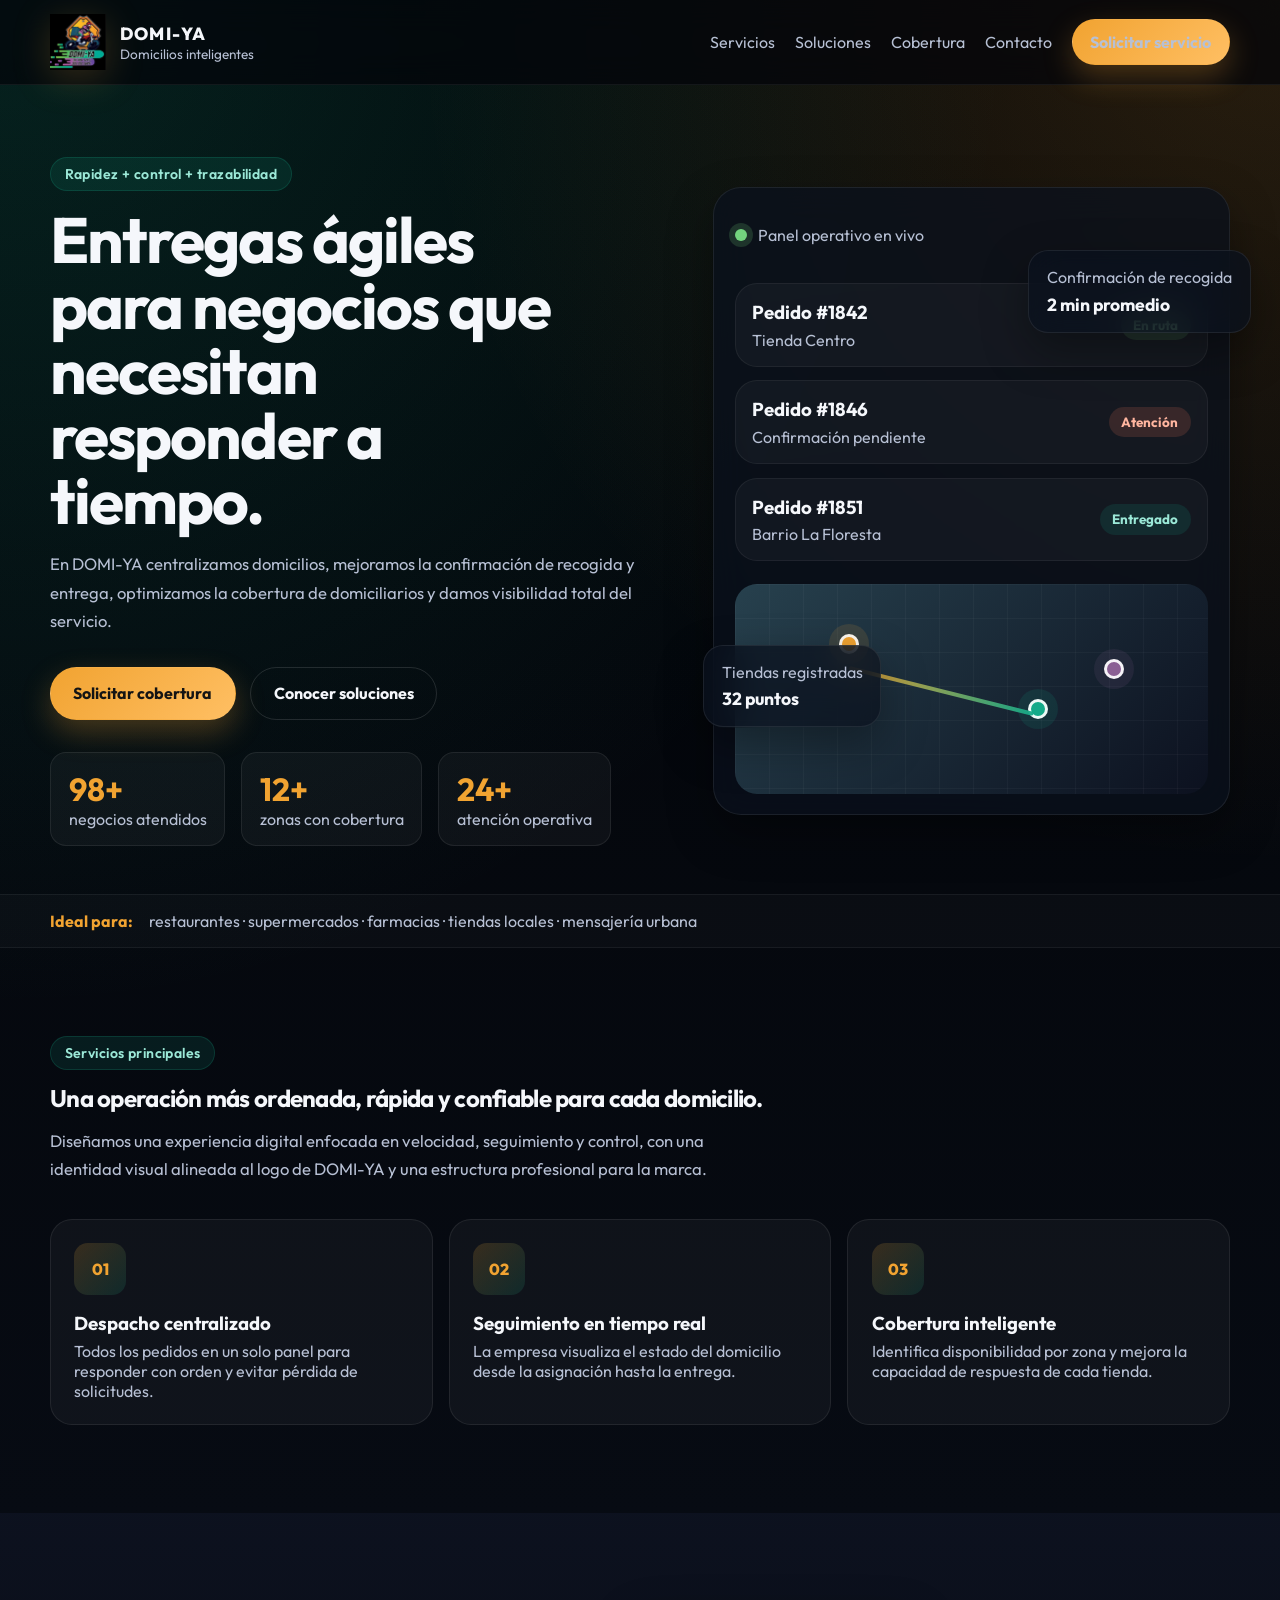
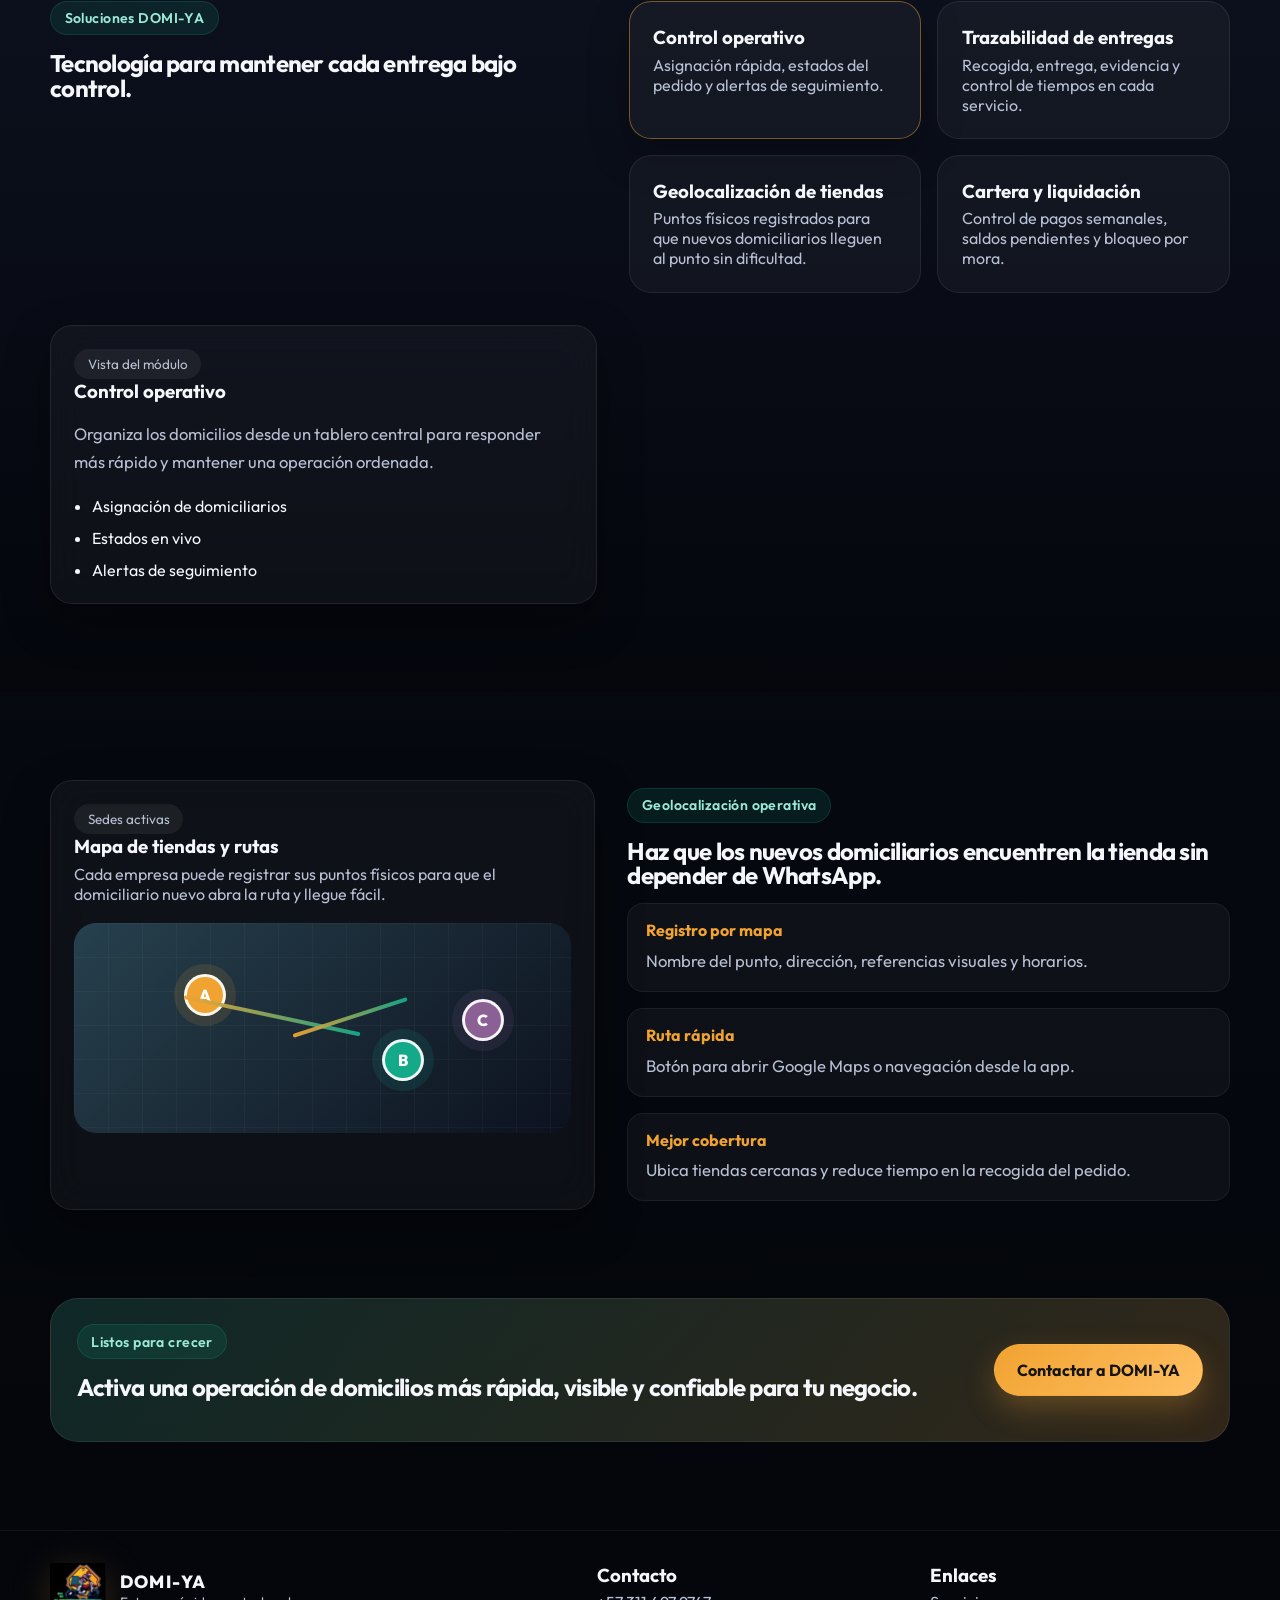
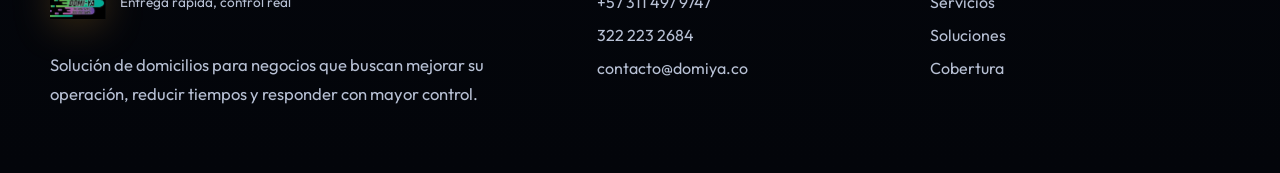
==== pagina_web/index.html @ 96b33b8d "carolina" ====
<!DOCTYPE html>
<html lang="es">
<head>
  <meta charset="UTF-8" />
  <meta name="viewport" content="width=device-width, initial-scale=1.0" />
  <meta name="description" content="DOMI-YA, solución de domicilios para negocios con control operativo, seguimiento en tiempo real y cobertura inteligente." />
  <title>DOMI-YA | Domicilios con control y velocidad</title>
  <link rel="preconnect" href="https://fonts.googleapis.com" />
  <link rel="preconnect" href="https://fonts.gstatic.com" crossorigin />
  <link href="https://fonts.googleapis.com/css2?family=Outfit:wght@300;400;500;600;700;800&display=swap" rel="stylesheet" />
  <link rel="stylesheet" href="style.css" />
</head>
<body>
  <div class="page-shell">
    <header class="site-header">
      <div class="container nav-wrap">
        <a href="#inicio" class="brand" aria-label="Ir al inicio">
          <img src="logo-domi-ya.png" alt="Logo DOMI-YA" class="brand__logo" />
          <div>
            <span class="brand__name">DOMI-YA</span>
            <span class="brand__tag">Domicilios inteligentes</span>
          </div>
        </a>

        <button class="nav-toggle" aria-label="Abrir menú" aria-expanded="false">
          <span></span>
          <span></span>
          <span></span>
        </button>

        <nav class="main-nav" id="mainNav">
          <a href="#servicios">Servicios</a>
          <a href="#modulos">Soluciones</a>
          <a href="#cobertura">Cobertura</a>
          <a href="#contacto">Contacto</a>
          <a href="#solicitud" class="btn btn--sm">Solicitar servicio</a>
        </nav>
      </div>
    </header>

    <main>
      <section class="hero" id="inicio">
        <div class="container hero__grid">
          <div class="hero__content reveal">
            <span class="eyebrow">Rapidez + control + trazabilidad</span>
            <h1>Entregas ágiles para negocios que necesitan responder a tiempo.</h1>
            <p class="hero__text">
              En DOMI-YA centralizamos domicilios, mejoramos la confirmación de recogida y entrega,
              optimizamos la cobertura de domiciliarios y damos visibilidad total del servicio.
            </p>

            <div class="hero__actions">
              <a href="#solicitud" class="btn">Solicitar cobertura</a>
              <a href="#modulos" class="btn btn--ghost">Conocer soluciones</a>
            </div>

            <div class="hero__stats">
              <article>
                <strong class="counter" data-target="98">0</strong>
                <span>negocios atendidos</span>
              </article>
              <article>
                <strong class="counter" data-target="12">0</strong>
                <span>zonas con cobertura</span>
              </article>
              <article>
                <strong class="counter" data-target="24">0</strong>
                <span>atención operativa</span>
              </article>
            </div>
          </div>

          <div class="hero__visual reveal">
            <div class="dashboard-card glass">
              <div class="dashboard-card__top">
                <span class="status-dot"></span>
                <p>Panel operativo en vivo</p>
              </div>

              <div class="dispatch-list">
                <article>
                  <div>
                    <h3>Pedido #1842</h3>
                    <p>Tienda Centro</p>
                  </div>
                  <span class="badge badge--success">En ruta</span>
                </article>
                <article>
                  <div>
                    <h3>Pedido #1846</h3>
                    <p>Confirmación pendiente</p>
                  </div>
                  <span class="badge badge--warning">Atención</span>
                </article>
                <article>
                  <div>
                    <h3>Pedido #1851</h3>
                    <p>Barrio La Floresta</p>
                  </div>
                  <span class="badge">Entregado</span>
                </article>
              </div>

              <div class="mini-map">
                <span class="pin pin--one"></span>
                <span class="pin pin--two"></span>
                <span class="pin pin--three"></span>
                <div class="mini-map__route"></div>
              </div>
            </div>

            <div class="floating-card floating-card--a glass">
              <p>Confirmación de recogida</p>
              <strong>2 min promedio</strong>
            </div>

            <div class="floating-card floating-card--b glass">
              <p>Tiendas registradas</p>
              <strong>32 puntos</strong>
            </div>
          </div>
        </div>
      </section>

      <section class="clients-strip">
        <div class="container clients-strip__inner">
          <span>Ideal para:</span>
          <p>restaurantes · supermercados · farmacias · tiendas locales · mensajería urbana</p>
        </div>
      </section>

      <section class="section" id="servicios">
        <div class="container">
          <div class="section-heading reveal">
            <span class="eyebrow">Servicios principales</span>
            <h2>Una operación más ordenada, rápida y confiable para cada domicilio.</h2>
            <p>
              Diseñamos una experiencia digital enfocada en velocidad, seguimiento y control,
              con una identidad visual alineada al logo de DOMI-YA y una estructura profesional para la marca.
            </p>
          </div>

          <div class="features-grid">
            <article class="feature-card reveal">
              <div class="feature-card__icon">01</div>
              <h3>Despacho centralizado</h3>
              <p>Todos los pedidos en un solo panel para responder con orden y evitar pérdida de solicitudes.</p>
            </article>
            <article class="feature-card reveal">
              <div class="feature-card__icon">02</div>
              <h3>Seguimiento en tiempo real</h3>
              <p>La empresa visualiza el estado del domicilio desde la asignación hasta la entrega.</p>
            </article>
            <article class="feature-card reveal">
              <div class="feature-card__icon">03</div>
              <h3>Cobertura inteligente</h3>
              <p>Identifica disponibilidad por zona y mejora la capacidad de respuesta de cada tienda.</p>
            </article>
          </div>
        </div>
      </section>

      <section class="section section--dark" id="modulos">
        <div class="container modules-layout">
          <div class="section-heading reveal">
            <span class="eyebrow">Soluciones DOMI-YA</span>
            <h2>Tecnología para mantener cada entrega bajo control.</h2>
          </div>

          <div class="modules-grid">
            <article class="module-card reveal active" data-module="0">
              <h3>Control operativo</h3>
              <p>Asignación rápida, estados del pedido y alertas de seguimiento.</p>
            </article>
            <article class="module-card reveal" data-module="1">
              <h3>Trazabilidad de entregas</h3>
              <p>Recogida, entrega, evidencia y control de tiempos en cada servicio.</p>
            </article>
            <article class="module-card reveal" data-module="2">
              <h3>Geolocalización de tiendas</h3>
              <p>Puntos físicos registrados para que nuevos domiciliarios lleguen al punto sin dificultad.</p>
            </article>
            <article class="module-card reveal" data-module="3">
              <h3>Cartera y liquidación</h3>
              <p>Control de pagos semanales, saldos pendientes y bloqueo por mora.</p>
            </article>
          </div>

          <div class="module-preview glass reveal">
            <span class="module-preview__label">Vista del módulo</span>
            <h3 id="moduleTitle">Control operativo</h3>
            <p id="moduleText">
              Organiza los domicilios desde un tablero central para responder más rápido y evitar pérdida de pedidos.
            </p>
            <ul id="moduleList">
              <li>Asignación de domiciliarios</li>
              <li>Estados en vivo</li>
              <li>Alertas de seguimiento</li>
            </ul>
          </div>
        </div>
      </section>

      <section class="section" id="cobertura">
        <div class="container coverage-grid">
          <div class="coverage-map reveal">
            <div class="coverage-map__panel glass">
              <span class="map-chip">Sedes activas</span>
              <h3>Mapa de tiendas y rutas</h3>
              <p>
                Cada empresa puede registrar sus puntos físicos para que el domiciliario nuevo abra la ruta y llegue fácil.
              </p>
              <div class="map-surface">
                <span class="store store--one">A</span>
                <span class="store store--two">B</span>
                <span class="store store--three">C</span>
                <div class="road road--one"></div>
                <div class="road road--two"></div>
              </div>
            </div>
          </div>

          <div class="coverage-content reveal">
            <span class="eyebrow">Geolocalización operativa</span>
            <h2>Haz que los nuevos domiciliarios encuentren la tienda sin depender de WhatsApp.</h2>
            <div class="check-list">
              <div>
                <strong>Registro por mapa</strong>
                <p>Nombre del punto, dirección, referencias visuales y horarios.</p>
              </div>
              <div>
                <strong>Ruta rápida</strong>
                <p>Botón para abrir Google Maps o navegación desde la app.</p>
              </div>
              <div>
                <strong>Mejor cobertura</strong>
                <p>Ubica tiendas cercanas y reduce tiempo en la recogida del pedido.</p>
              </div>
            </div>
          </div>
        </div>
      </section>

      <section class="section cta-band" id="solicitud">
        <div class="container cta-band__inner reveal">
          <div>
            <span class="eyebrow">Listos para crecer</span>
            <h2>Activa una operación de domicilios más rápida, visible y confiable para tu negocio.</h2>
          </div>
          <a href="#contacto" class="btn">Contactar a DOMI-YA</a>
        </div>
      </section>
    </main>

    <footer class="site-footer" id="contacto">
      <div class="container footer-grid">
        <div>
          <a href="#inicio" class="brand brand--footer">
            <img src="logo-domi-ya.png" alt="Logo DOMI-YA" class="brand__logo" />
            <div>
              <span class="brand__name">DOMI-YA</span>
              <span class="brand__tag">Entrega rápida, control real</span>
            </div>
          </a>
          <p class="footer-copy">
            Solución de domicilios para negocios que buscan mejorar su operación, reducir tiempos y responder con mayor control.
          </p>
        </div>

        <div>
          <h3>Contacto</h3>
          <ul class="footer-links">
            <li>+57 311 497 9747</li>
            <li>322 223 2684</li>
            <li>contacto@domiya.co</li>
          </ul>
        </div>

        <div>
          <h3>Enlaces</h3>
          <ul class="footer-links">
            <li><a href="#servicios">Servicios</a></li>
            <li><a href="#modulos">Soluciones</a></li>
            <li><a href="#cobertura">Cobertura</a></li>
          </ul>
        </div>
      </div>
    </footer>
  </div>

  <script src="script.js"></script>
</body>
</html>
---- pagina_web/style.css ----
:root {
  --bg: #05070c;
  --bg-soft: #0d1220;
  --card: rgba(11, 17, 30, 0.72);
  --card-border: rgba(255, 255, 255, 0.08);
  --text: #f5f7fb;
  --muted: #b7c0d4;
  --primary: #f1a331;
  --primary-2: #14aa89;
  --accent: #8b6094;
  --accent-soft: #2a4653;
  --danger: #ff7a59;
  --success: #73d47e;
  --shadow: 0 18px 45px rgba(0, 0, 0, 0.35);
  --radius-xl: 28px;
  --radius-lg: 22px;
  --radius-md: 16px;
  --container: 1180px;
}

* {
  box-sizing: border-box;
}

html {
  scroll-behavior: smooth;
}

body {
  margin: 0;
  font-family: 'Outfit', system-ui, sans-serif;
  color: var(--text);
  background:
    radial-gradient(circle at top left, rgba(20, 170, 137, 0.18), transparent 28%),
    radial-gradient(circle at top right, rgba(241, 163, 49, 0.16), transparent 24%),
    linear-gradient(180deg, #020407 0%, #070b13 45%, #03050a 100%);
}

img {
  max-width: 100%;
  display: block;
}

a {
  color: inherit;
  text-decoration: none;
}

button {
  font: inherit;
}

.page-shell {
  min-height: 100vh;
  overflow: hidden;
}

.container {
  width: min(calc(100% - 2rem), var(--container));
  margin-inline: auto;
}

.glass {
  background: var(--card);
  backdrop-filter: blur(18px);
  border: 1px solid var(--card-border);
  box-shadow: var(--shadow);
}

.site-header {
  position: sticky;
  top: 0;
  z-index: 20;
  background: rgba(3, 5, 10, 0.72);
  backdrop-filter: blur(16px);
  border-bottom: 1px solid rgba(255, 255, 255, 0.06);
}

.nav-wrap {
  display: flex;
  align-items: center;
  justify-content: space-between;
  gap: 1rem;
  min-height: 84px;
}

.brand {
  display: inline-flex;
  align-items: center;
  gap: 0.85rem;
}

.brand__logo {
  width: 56px;
  height: 56px;
  object-fit: contain;
  filter: drop-shadow(0 8px 18px rgba(241, 163, 49, 0.2));
}

.brand__name,
.brand__tag {
  display: block;
}

.brand__name {
  font-size: 1.1rem;
  font-weight: 800;
  letter-spacing: 0.08em;
}

.brand__tag {
  font-size: 0.85rem;
  color: var(--muted);
}

.main-nav {
  display: flex;
  align-items: center;
  gap: 1.25rem;
}

.main-nav a {
  color: var(--muted);
  transition: 0.25s ease;
}

.main-nav a:hover,
.main-nav a:focus-visible {
  color: var(--text);
}

.nav-toggle {
  display: none;
  border: 0;
  background: transparent;
  padding: 0.25rem;
  cursor: pointer;
}

.nav-toggle span {
  display: block;
  width: 25px;
  height: 2px;
  margin: 5px 0;
  background: var(--text);
  transition: 0.25s ease;
}

.btn {
  display: inline-flex;
  align-items: center;
  justify-content: center;
  gap: 0.5rem;
  min-height: 52px;
  padding: 0.95rem 1.4rem;
  border-radius: 999px;
  border: 1px solid transparent;
  background: linear-gradient(135deg, var(--primary), #ffbf63);
  color: #141414;
  font-weight: 700;
  box-shadow: 0 12px 30px rgba(241, 163, 49, 0.28);
  transition: transform 0.2s ease, box-shadow 0.2s ease;
}

.btn:hover,
.btn:focus-visible {
  transform: translateY(-2px);
  box-shadow: 0 16px 35px rgba(241, 163, 49, 0.34);
}

.btn--ghost {
  background: transparent;
  border-color: rgba(255, 255, 255, 0.12);
  color: var(--text);
  box-shadow: none;
}

.btn--sm {
  min-height: 44px;
  padding: 0.72rem 1.1rem;
}

.hero {
  padding: 4.5rem 0 3rem;
}

.hero__grid,
.coverage-grid,
.footer-grid,
.modules-layout {
  display: grid;
  gap: 2rem;
}

.hero__grid {
  grid-template-columns: 1.1fr 0.9fr;
  align-items: center;
}

.eyebrow {
  display: inline-flex;
  align-items: center;
  gap: 0.45rem;
  padding: 0.45rem 0.85rem;
  border-radius: 999px;
  background: rgba(20, 170, 137, 0.12);
  border: 1px solid rgba(20, 170, 137, 0.2);
  color: #9be8d7;
  font-size: 0.88rem;
  font-weight: 600;
  letter-spacing: 0.03em;
}

.hero h1,
.section-heading h2,
.coverage-content h2,
.cta-band h2 {
  margin: 1rem 0 1rem;
  line-height: 1.02;
  letter-spacing: -0.03em;
}

.hero h1 {
  font-size: clamp(2.7rem, 5vw, 4.8rem);
  max-width: 12ch;
}

.hero__text,
.section-heading p,
.coverage-content p,
.footer-copy,
.module-preview p {
  color: var(--muted);
  font-size: 1.04rem;
  line-height: 1.7;
}

.hero__actions {
  display: flex;
  flex-wrap: wrap;
  gap: 0.9rem;
  margin: 2rem 0;
}

.hero__stats {
  display: flex;
  flex-wrap: wrap;
  gap: 1rem;
}

.hero__stats article {
  min-width: 150px;
  padding: 1rem 1.1rem;
  border-radius: var(--radius-md);
  background: rgba(255, 255, 255, 0.04);
  border: 1px solid rgba(255, 255, 255, 0.08);
}

.hero__stats strong {
  display: block;
  font-size: 2rem;
  color: var(--primary);
}

.hero__stats span {
  color: var(--muted);
}

.hero__visual {
  position: relative;
  min-height: 560px;
}

.dashboard-card {
  border-radius: var(--radius-xl);
  padding: 1.3rem;
}

.dashboard-card__top {
  display: flex;
  align-items: center;
  gap: 0.7rem;
  color: var(--muted);
}

.status-dot {
  width: 12px;
  height: 12px;
  border-radius: 50%;
  background: var(--success);
  box-shadow: 0 0 0 6px rgba(115, 212, 126, 0.18);
}

.dispatch-list {
  display: grid;
  gap: 0.85rem;
  margin: 1.4rem 0;
}

.dispatch-list article,
.module-card,
.feature-card,
.coverage-map__panel,
.module-preview {
  border-radius: var(--radius-lg);
}

.dispatch-list article {
  display: flex;
  align-items: center;
  justify-content: space-between;
  gap: 1rem;
  padding: 1rem;
  background: rgba(255, 255, 255, 0.035);
  border: 1px solid rgba(255, 255, 255, 0.06);
}

.dispatch-list h3,
.feature-card h3,
.module-card h3,
.module-preview h3,
.coverage-map__panel h3,
.site-footer h3 {
  margin: 0 0 0.35rem;
}

.dispatch-list p,
.module-card p,
.feature-card p,
.coverage-map__panel p,
.check-list p,
.footer-links,
.clients-strip__inner p {
  margin: 0;
  color: var(--muted);
}

.badge {
  padding: 0.45rem 0.8rem;
  border-radius: 999px;
  font-size: 0.84rem;
  font-weight: 700;
  background: rgba(20, 170, 137, 0.14);
  color: #9be8d7;
}

.badge--success {
  background: rgba(115, 212, 126, 0.12);
  color: #a5ecad;
}

.badge--warning {
  background: rgba(255, 122, 89, 0.15);
  color: #ffb59f;
}

.mini-map,
.map-surface {
  position: relative;
  min-height: 210px;
  border-radius: var(--radius-lg);
  background:
    linear-gradient(90deg, rgba(255, 255, 255, 0.03) 1px, transparent 1px),
    linear-gradient(rgba(255, 255, 255, 0.03) 1px, transparent 1px),
    linear-gradient(135deg, rgba(42, 70, 83, 0.92), rgba(13, 18, 32, 0.94));
  background-size: 34px 34px, 34px 34px, auto;
  overflow: hidden;
}

.pin,
.store {
  position: absolute;
  width: 20px;
  height: 20px;
  border-radius: 50%;
  border: 3px solid rgba(255, 255, 255, 0.92);
  background: var(--primary);
  box-shadow: 0 0 0 10px rgba(241, 163, 49, 0.12);
}

.pin--one,
.store--one { top: 24%; left: 22%; }
.pin--two,
.store--two { top: 55%; left: 62%; background: var(--primary-2); box-shadow: 0 0 0 10px rgba(20, 170, 137, 0.12); }
.pin--three,
.store--three { top: 36%; left: 78%; background: var(--accent); box-shadow: 0 0 0 10px rgba(139, 96, 148, 0.12); }

.store {
  display: grid;
  place-items: center;
  width: 42px;
  height: 42px;
  font-weight: 800;
  color: white;
}

.mini-map__route,
.road {
  position: absolute;
  height: 4px;
  border-radius: 999px;
  background: linear-gradient(90deg, rgba(241, 163, 49, 0.95), rgba(20, 170, 137, 0.95));
  transform-origin: left center;
}

.mini-map__route {
  width: 190px;
  left: 24%;
  top: 39%;
  transform: rotate(14deg);
}

.road--one {
  width: 180px;
  left: 22%;
  top: 34%;
  transform: rotate(12deg);
}

.road--two {
  width: 120px;
  left: 44%;
  top: 53%;
  transform: rotate(-18deg);
}

.floating-card {
  position: absolute;
  padding: 1rem 1.1rem;
  border-radius: 20px;
  z-index: 2;
}

.floating-card p {
  margin: 0 0 0.35rem;
  color: var(--muted);
}

.floating-card strong {
  font-size: 1.1rem;
}

.floating-card--a {
  top: 10%;
  right: -4%;
}

.floating-card--b {
  bottom: 14%;
  left: -2%;
}

.clients-strip {
  padding: 1rem 0;
  border-block: 1px solid rgba(255, 255, 255, 0.06);
  background: rgba(255, 255, 255, 0.02);
}

.clients-strip__inner {
  display: flex;
  flex-wrap: wrap;
  align-items: center;
  gap: 1rem;
}

.clients-strip__inner span {
  color: var(--primary);
  font-weight: 700;
}

.section {
  padding: 5.5rem 0;
}

.section-heading {
  max-width: 720px;
  margin-bottom: 2.2rem;
}

.features-grid,
.modules-grid,
.check-list {
  display: grid;
  gap: 1rem;
}

.features-grid {
  grid-template-columns: repeat(3, minmax(0, 1fr));
}

.feature-card,
.module-card,
.coverage-map__panel,
.module-preview {
  padding: 1.45rem;
  background: rgba(255, 255, 255, 0.04);
  border: 1px solid rgba(255, 255, 255, 0.08);
}

.feature-card__icon {
  display: inline-grid;
  place-items: center;
  width: 52px;
  height: 52px;
  border-radius: 14px;
  margin-bottom: 1rem;
  background: linear-gradient(135deg, rgba(241, 163, 49, 0.18), rgba(20, 170, 137, 0.15));
  color: var(--primary);
  font-weight: 800;
}

.section--dark {
  background: linear-gradient(180deg, rgba(13, 18, 32, 0.9), rgba(4, 6, 12, 0.95));
}

.modules-layout {
  grid-template-columns: 1fr 1.1fr;
  align-items: start;
}

.modules-grid {
  grid-template-columns: repeat(2, minmax(0, 1fr));
}

.module-card {
  cursor: pointer;
  transition: 0.25s ease;
}

.module-card:hover,
.module-card.active {
  transform: translateY(-2px);
  border-color: rgba(241, 163, 49, 0.45);
  box-shadow: 0 16px 40px rgba(0, 0, 0, 0.25);
}

.module-preview__label,
.map-chip {
  display: inline-flex;
  padding: 0.45rem 0.85rem;
  border-radius: 999px;
  background: rgba(255, 255, 255, 0.06);
  color: var(--muted);
  font-size: 0.84rem;
}

.module-preview ul {
  margin: 1.2rem 0 0;
  padding-left: 1.1rem;
  color: var(--text);
}

.module-preview li + li {
  margin-top: 0.75rem;
}

.coverage-grid {
  grid-template-columns: 0.95fr 1.05fr;
  align-items: center;
}

.coverage-map__panel {
  min-height: 430px;
}

.map-surface {
  margin-top: 1.2rem;
}

.check-list div {
  padding: 1rem 1.1rem;
  border-radius: var(--radius-md);
  background: rgba(255, 255, 255, 0.04);
  border: 1px solid rgba(255, 255, 255, 0.06);
}

.check-list strong {
  display: block;
  margin-bottom: 0.4rem;
  color: var(--primary);
}

.cta-band {
  padding-top: 0;
}

.cta-band__inner {
  display: flex;
  align-items: center;
  justify-content: space-between;
  gap: 1.5rem;
  padding: 1.6rem;
  border-radius: var(--radius-xl);
  background:
    linear-gradient(135deg, rgba(20, 170, 137, 0.16), rgba(241, 163, 49, 0.16)),
    rgba(255, 255, 255, 0.04);
  border: 1px solid rgba(255, 255, 255, 0.08);
}

.site-footer {
  padding: 2rem 0 3rem;
  border-top: 1px solid rgba(255, 255, 255, 0.06);
}

.footer-grid {
  grid-template-columns: 1.2fr 0.7fr 0.7fr;
}

.brand--footer {
  margin-bottom: 1rem;
}

.footer-links {
  list-style: none;
  padding: 0;
}

.footer-links li + li {
  margin-top: 0.8rem;
}

.reveal {
  opacity: 0;
  transform: translateY(26px);
  transition: opacity 0.7s ease, transform 0.7s ease;
}

.reveal.is-visible {
  opacity: 1;
  transform: translateY(0);
}

@media (max-width: 1024px) {
  .hero__grid,
  .modules-layout,
  .coverage-grid,
  .footer-grid,
  .features-grid {
    grid-template-columns: 1fr;
  }

  .hero__visual {
    min-height: auto;
  }

  .floating-card {
    position: static;
    margin-top: 1rem;
  }

  .modules-grid {
    grid-template-columns: 1fr 1fr;
  }
}

@media (max-width: 768px) {
  .nav-toggle {
    display: block;
  }

  .main-nav {
    position: absolute;
    top: calc(100% + 8px);
    left: 1rem;
    right: 1rem;
    display: grid;
    gap: 0.85rem;
    padding: 1rem;
    border-radius: 20px;
    background: rgba(7, 11, 19, 0.98);
    border: 1px solid rgba(255, 255, 255, 0.08);
    opacity: 0;
    visibility: hidden;
    transform: translateY(-10px);
    transition: 0.25s ease;
  }

  .main-nav.is-open {
    opacity: 1;
    visibility: visible;
    transform: translateY(0);
  }

  .hero {
    padding-top: 3rem;
  }

  .hero h1 {
    max-width: none;
  }

  .hero__stats,
  .hero__actions,
  .cta-band__inner,
  .clients-strip__inner {
    flex-direction: column;
    align-items: flex-start;
  }

  .modules-grid {
    grid-template-columns: 1fr;
  }
}

@media (max-width: 540px) {
  .brand__tag {
    display: none;
  }

  .hero__stats article {
    width: 100%;
  }

  .section {
    padding: 4rem 0;
  }
}
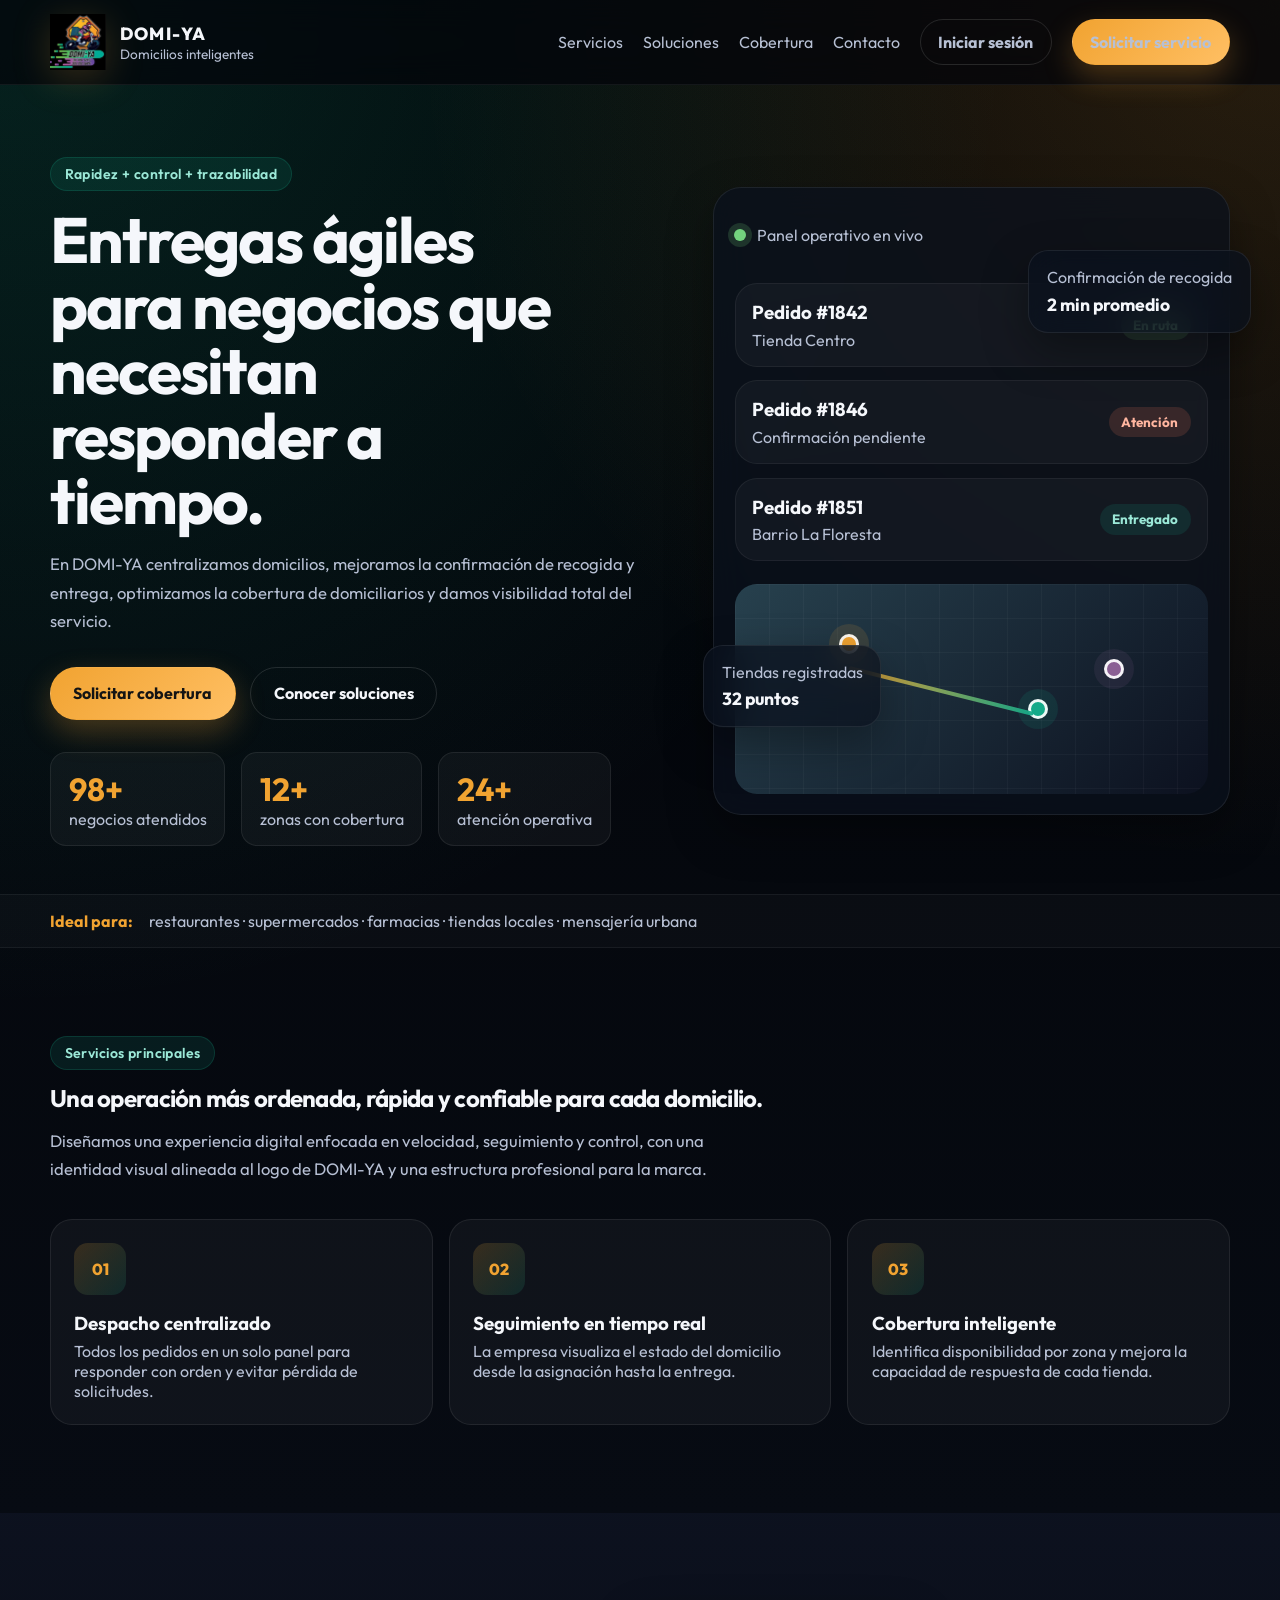
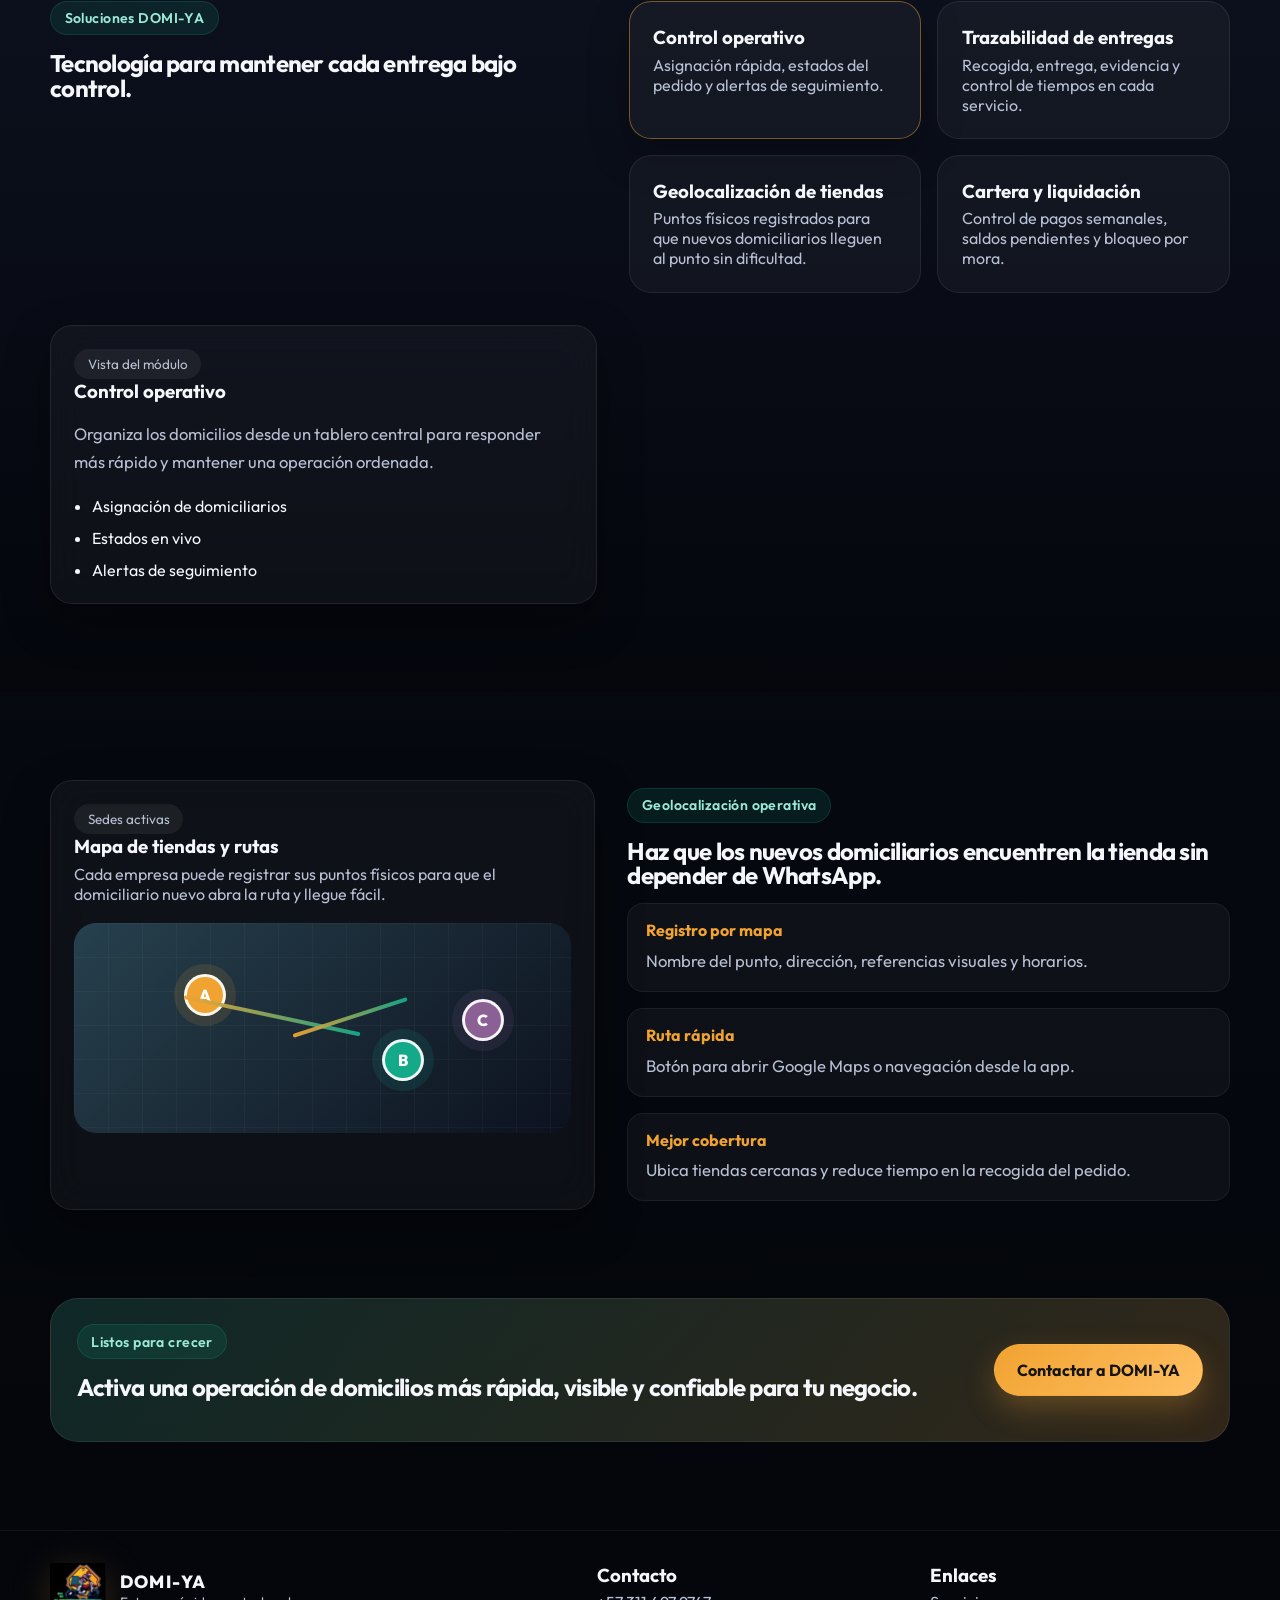
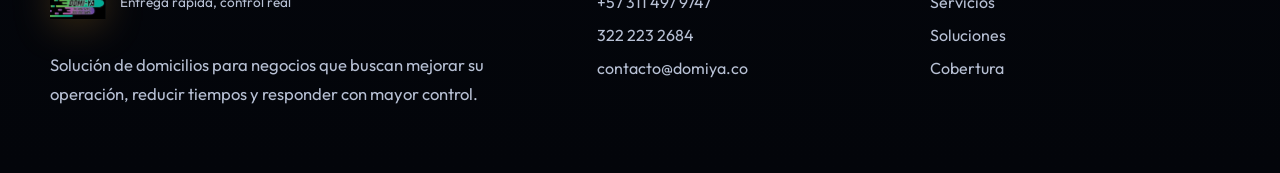
==== commit e654ccf6: "listo" ====
--- a/pagina_web/index.html
+++ b/pagina_web/index.html
@@ -33,6 +33,7 @@
           <a href="#modulos">Soluciones</a>
           <a href="#cobertura">Cobertura</a>
           <a href="#contacto">Contacto</a>
+          <a href="../login.html" class="btn btn--ghost btn--sm">Iniciar sesión</a>
           <a href="#solicitud" class="btn btn--sm">Solicitar servicio</a>
         </nav>
       </div>
